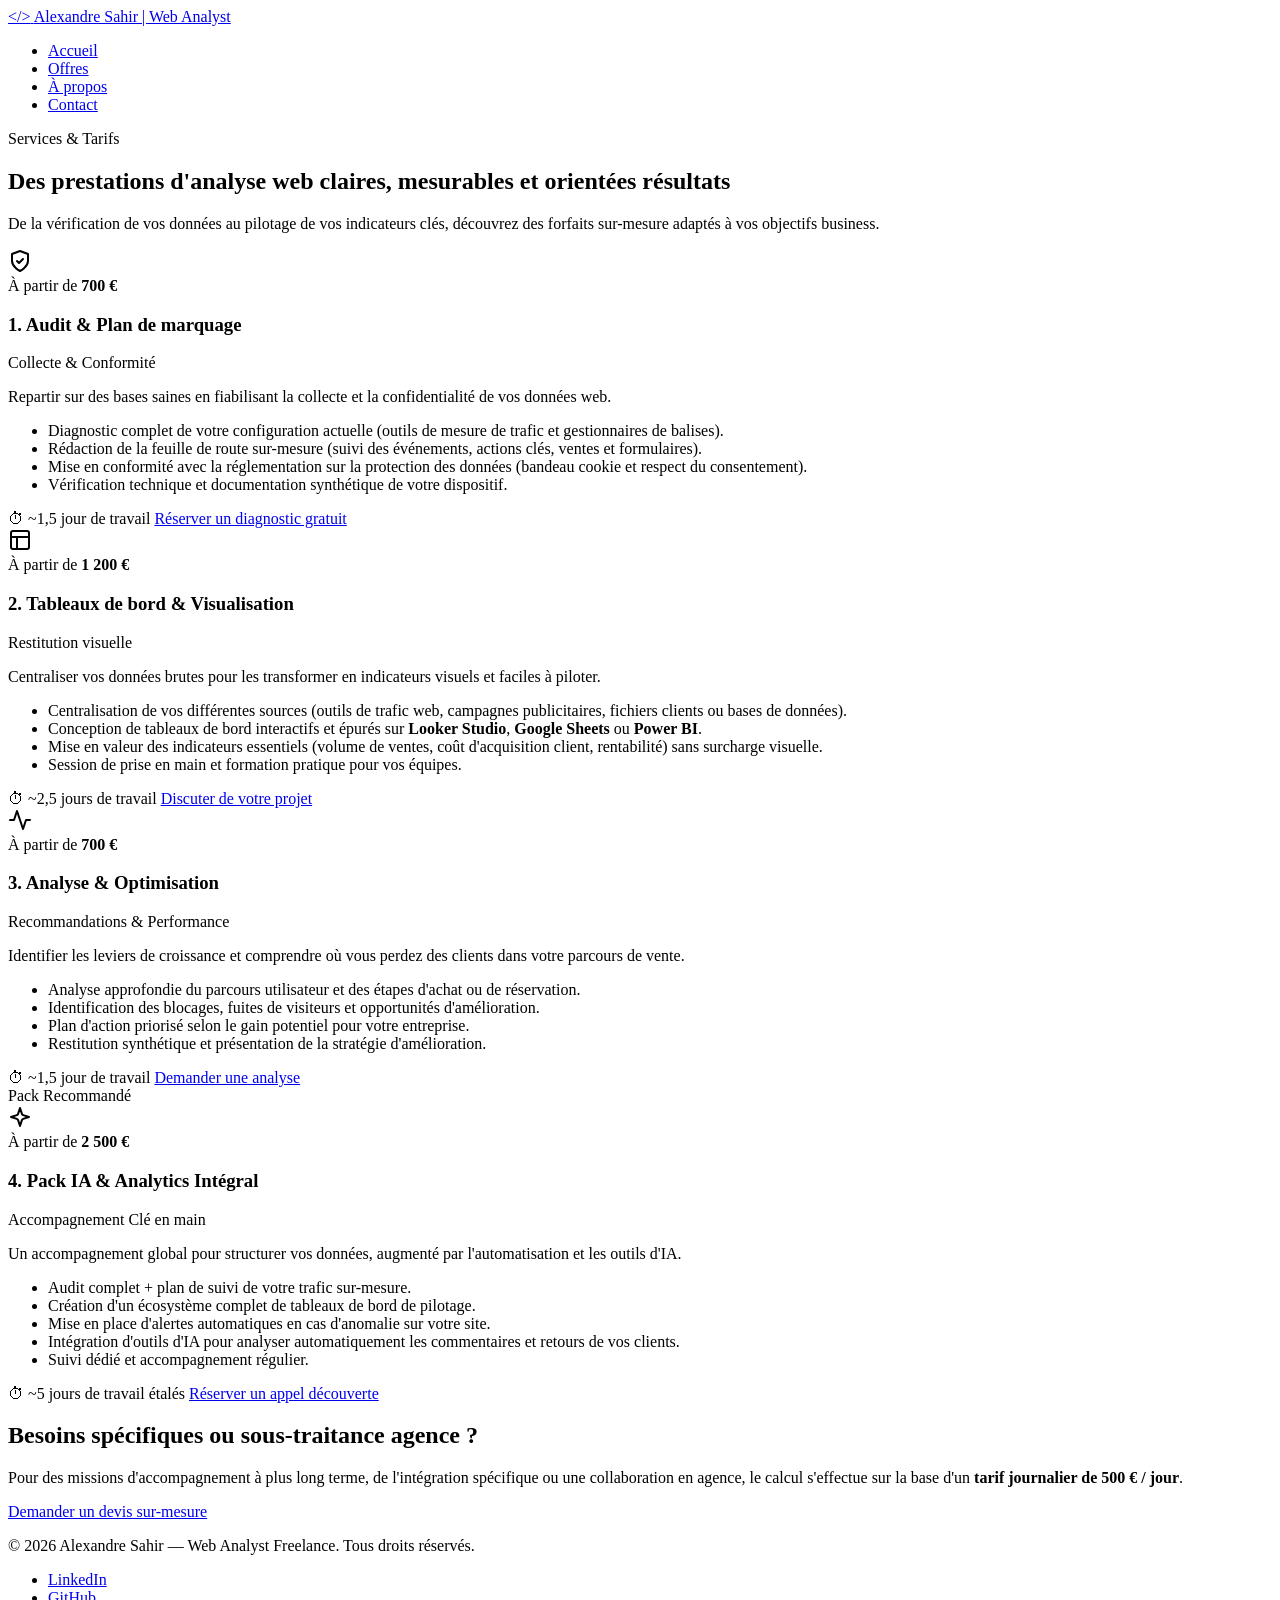
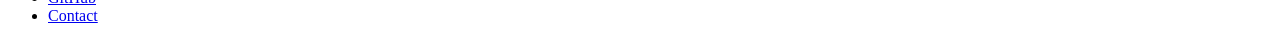
==== offres.html @ 2ff9e501 "Create offres.html" ====
<!DOCTYPE html>
<html lang="fr">
<head>
    <meta charset="UTF-8">
    <meta name="viewport" content="width=device-width, initial-scale=1.0">
    <title>Nos Offres & Services — Analytics & Données Web</title>
    <meta name="description" content="Découvrez nos offres d'analyse web : audit de tracking, tableaux de bord sur-mesure, analyse de performance et intégration de l'intelligence artificielle.">
    <link rel="stylesheet" href="style.css">
    <!-- Google Fonts -->
    <link rel="preconnect" href="https://fonts.googleapis.com">
    <link rel="preconnect" href="https://fonts.gstatic.com" crossorigin>
    <link href="https://fonts.googleapis.com/css2?family=Inter:wght@300;400;500;600;700&display=swap" rel="stylesheet">
</head>
<body>

    <!-- EN-TÊTE / NAVIGATION -->
    <header class="header">
        <div class="container nav-container">
            <a href="index.html" class="logo">
                <span class="logo-icon">&lt;/&gt;</span>
                <span class="logo-text">Alexandre Sahir <span class="logo-sub">| Web Analyst</span></span>
            </a>
            <nav class="nav">
                <ul class="nav-list">
                    <li><a href="index.html" class="nav-link">Accueil</a></li>
                    <li><a href="offres.html" class="nav-link active">Offres</a></li>
                    <li><a href="a-propos.html" class="nav-link">À propos</a></li>
                    <li><a href="contact.html" class="nav-link btn-nav">Contact</a></li>
                </ul>
            </nav>
        </div>
    </header>

    <!-- SECTION HERO / EN-TÊTE OFFRES -->
    <section class="hero hero-secondary">
        <div class="container text-center">
            <span class="badge">Services & Tarifs</span>
            <h1>Des prestations d'analyse web claires, mesurables et orientées résultats</h1>
            <p class="hero-subtitle">
                De la vérification de vos données au pilotage de vos indicateurs clés, découvrez des forfaits sur-mesure adaptés à vos objectifs business.
            </p>
        </div>
    </section>

    <!-- SECTION GRILLE DES OFFRES -->
    <section class="offres-section container">
        <div class="offres-grid">

            <!-- OFFRE 1 -->
            <article class="card offre-card">
                <div class="offre-header">
                    <div class="card-icon">
                        <svg xmlns="http://www.w3.org/2000/svg" width="24" height="24" viewBox="0 0 24 24" fill="none" stroke="currentColor" stroke-width="2" stroke-linecap="round" stroke-linejoin="round"><path d="M12 22s8-4 8-10V5l-8-3-8 3v7c0 6 8 10 8 10z"/><path d="m9 12 2 2 4-4"/></svg>
                    </div>
                    <span class="price-tag">À partir de <strong>700 €</strong></span>
                </div>
                <h3>1. Audit & Plan de marquage</h3>
                <span class="offre-subtitle">Collecte & Conformité</span>
                <p class="card-desc">Repartir sur des bases saines en fiabilisant la collecte et la confidentialité de vos données web.</p>
                
                <ul class="offre-features">
                    <li>Diagnostic complet de votre configuration actuelle (outils de mesure de trafic et gestionnaires de balises).</li>
                    <li>Rédaction de la feuille de route sur-mesure (suivi des événements, actions clés, ventes et formulaires).</li>
                    <li>Mise en conformité avec la réglementation sur la protection des données (bandeau cookie et respect du consentement).</li>
                    <li>Vérification technique et documentation synthétique de votre dispositif.</li>
                </ul>
                
                <div class="offre-footer">
                    <span class="time-estimate">⏱ ~1,5 jour de travail</span>
                    <a href="contact.html?offre=audit" class="btn btn-outline btn-full">Réserver un diagnostic gratuit</a>
                </div>
            </article>

            <!-- OFFRE 2 -->
            <article class="card offre-card">
                <div class="offre-header">
                    <div class="card-icon">
                        <svg xmlns="http://www.w3.org/2000/svg" width="24" height="24" viewBox="0 0 24 24" fill="none" stroke="currentColor" stroke-width="2" stroke-linecap="round" stroke-linejoin="round"><rect width="18" height="18" x="3" y="3" rx="2"/><path d="M3 9h18"/><path d="M9 21V9"/></svg>
                    </div>
                    <span class="price-tag">À partir de <strong>1 200 €</strong></span>
                </div>
                <h3>2. Tableaux de bord & Visualisation</h3>
                <span class="offre-subtitle">Restitution visuelle</span>
                <p class="card-desc">Centraliser vos données brutes pour les transformer en indicateurs visuels et faciles à piloter.</p>
                
                <ul class="offre-features">
                    <li>Centralisation de vos différentes sources (outils de trafic web, campagnes publicitaires, fichiers clients ou bases de données).</li>
                    <li>Conception de tableaux de bord interactifs et épurés sur <strong>Looker Studio</strong>, <strong>Google Sheets</strong> ou <strong>Power BI</strong>.</li>
                    <li>Mise en valeur des indicateurs essentiels (volume de ventes, coût d'acquisition client, rentabilité) sans surcharge visuelle.</li>
                    <li>Session de prise en main et formation pratique pour vos équipes.</li>
                </ul>
                
                <div class="offre-footer">
                    <span class="time-estimate">⏱ ~2,5 jours de travail</span>
                    <a href="contact.html?offre=dashboard" class="btn btn-outline btn-full">Discuter de votre projet</a>
                </div>
            </article>

            <!-- OFFRE 3 -->
            <article class="card offre-card">
                <div class="offre-header">
                    <div class="card-icon">
                        <svg xmlns="http://www.w3.org/2000/svg" width="24" height="24" viewBox="0 0 24 24" fill="none" stroke="currentColor" stroke-width="2" stroke-linecap="round" stroke-linejoin="round"><polyline points="22 12 18 12 15 21 9 3 6 12 2 12"/></svg>
                    </div>
                    <span class="price-tag">À partir de <strong>700 €</strong></span>
                </div>
                <h3>3. Analyse & Optimisation</h3>
                <span class="offre-subtitle">Recommandations & Performance</span>
                <p class="card-desc">Identifier les leviers de croissance et comprendre où vous perdez des clients dans votre parcours de vente.</p>
                
                <ul class="offre-features">
                    <li>Analyse approfondie du parcours utilisateur et des étapes d'achat ou de réservation.</li>
                    <li>Identification des blocages, fuites de visiteurs et opportunités d'amélioration.</li>
                    <li>Plan d'action priorisé selon le gain potentiel pour votre entreprise.</li>
                    <li>Restitution synthétique et présentation de la stratégie d'amélioration.</li>
                </ul>
                
                <div class="offre-footer">
                    <span class="time-estimate">⏱ ~1,5 jour de travail</span>
                    <a href="contact.html?offre=analyse" class="btn btn-outline btn-full">Demander une analyse</a>
                </div>
            </article>

            <!-- OFFRE 4 (PACK FEATURED) -->
            <article class="card offre-card offre-featured">
                <div class="badge-featured">Pack Recommandé</div>
                <div class="offre-header">
                    <div class="card-icon">
                        <svg xmlns="http://www.w3.org/2000/svg" width="24" height="24" viewBox="0 0 24 24" fill="none" stroke="currentColor" stroke-width="2" stroke-linecap="round" stroke-linejoin="round"><path d="m12 3-1.912 5.813a2 2 0 0 1-1.275 1.275L3 12l5.813 1.912a2 2 0 0 1 1.275 1.275L12 21l1.912-5.813a2 2 0 0 1 1.275-1.275L21 12l-5.813-1.912a2 2 0 0 1-1.275-1.275L12 3Z"/></svg>
                    </div>
                    <span class="price-tag">À partir de <strong>2 500 €</strong></span>
                </div>
                <h3>4. Pack IA & Analytics Intégral</h3>
                <span class="offre-subtitle">Accompagnement Clé en main</span>
                <p class="card-desc">Un accompagnement global pour structurer vos données, augmenté par l'automatisation et les outils d'IA.</p>
                
                <ul class="offre-features">
                    <li>Audit complet + plan de suivi de votre trafic sur-mesure.</li>
                    <li>Création d'un écosystème complet de tableaux de bord de pilotage.</li>
                    <li>Mise en place d'alertes automatiques en cas d'anomalie sur votre site.</li>
                    <li>Intégration d'outils d'IA pour analyser automatiquement les commentaires et retours de vos clients.</li>
                    <li>Suivi dédié et accompagnement régulier.</li>
                </ul>
                
                <div class="offre-footer">
                    <span class="time-estimate">⏱ ~5 jours de travail étalés</span>
                    <a href="contact.html?offre=pack-ia" class="btn btn-primary btn-full">Réserver un appel découverte</a>
                </div>
            </article>

        </div>
    </section>

    <!-- SECTION BANNIÈRE SUR-MESURE / TJM -->
    <section class="banner-tjm container">
        <div class="banner-content">
            <div class="banner-text">
                <h2>Besoins spécifiques ou sous-traitance agence ?</h2>
                <p>Pour des missions d'accompagnement à plus long terme, de l'intégration spécifique ou une collaboration en agence, le calcul s'effectue sur la base d'un <strong>tarif journalier de 500 € / jour</strong>.</p>
            </div>
            <div class="banner-action">
                <a href="contact.html?type=sur-mesure" class="btn btn-primary">Demander un devis sur-mesure</a>
            </div>
        </div>
    </section>

    <!-- PIED DE PAGE -->
    <footer class="footer">
        <div class="container footer-container">
            <p>&copy; 2026 Alexandre Sahir — Web Analyst Freelance. Tous droits réservés.</p>
            <ul class="footer-links">
                <li><a href="https://linkedin.com" target="_blank" rel="noopener">LinkedIn</a></li>
                <li><a href="https://github.com" target="_blank" rel="noopener">GitHub</a></li>
                <li><a href="contact.html">Contact</a></li>
            </ul>
        </div>
    </footer>

</body>
</html>
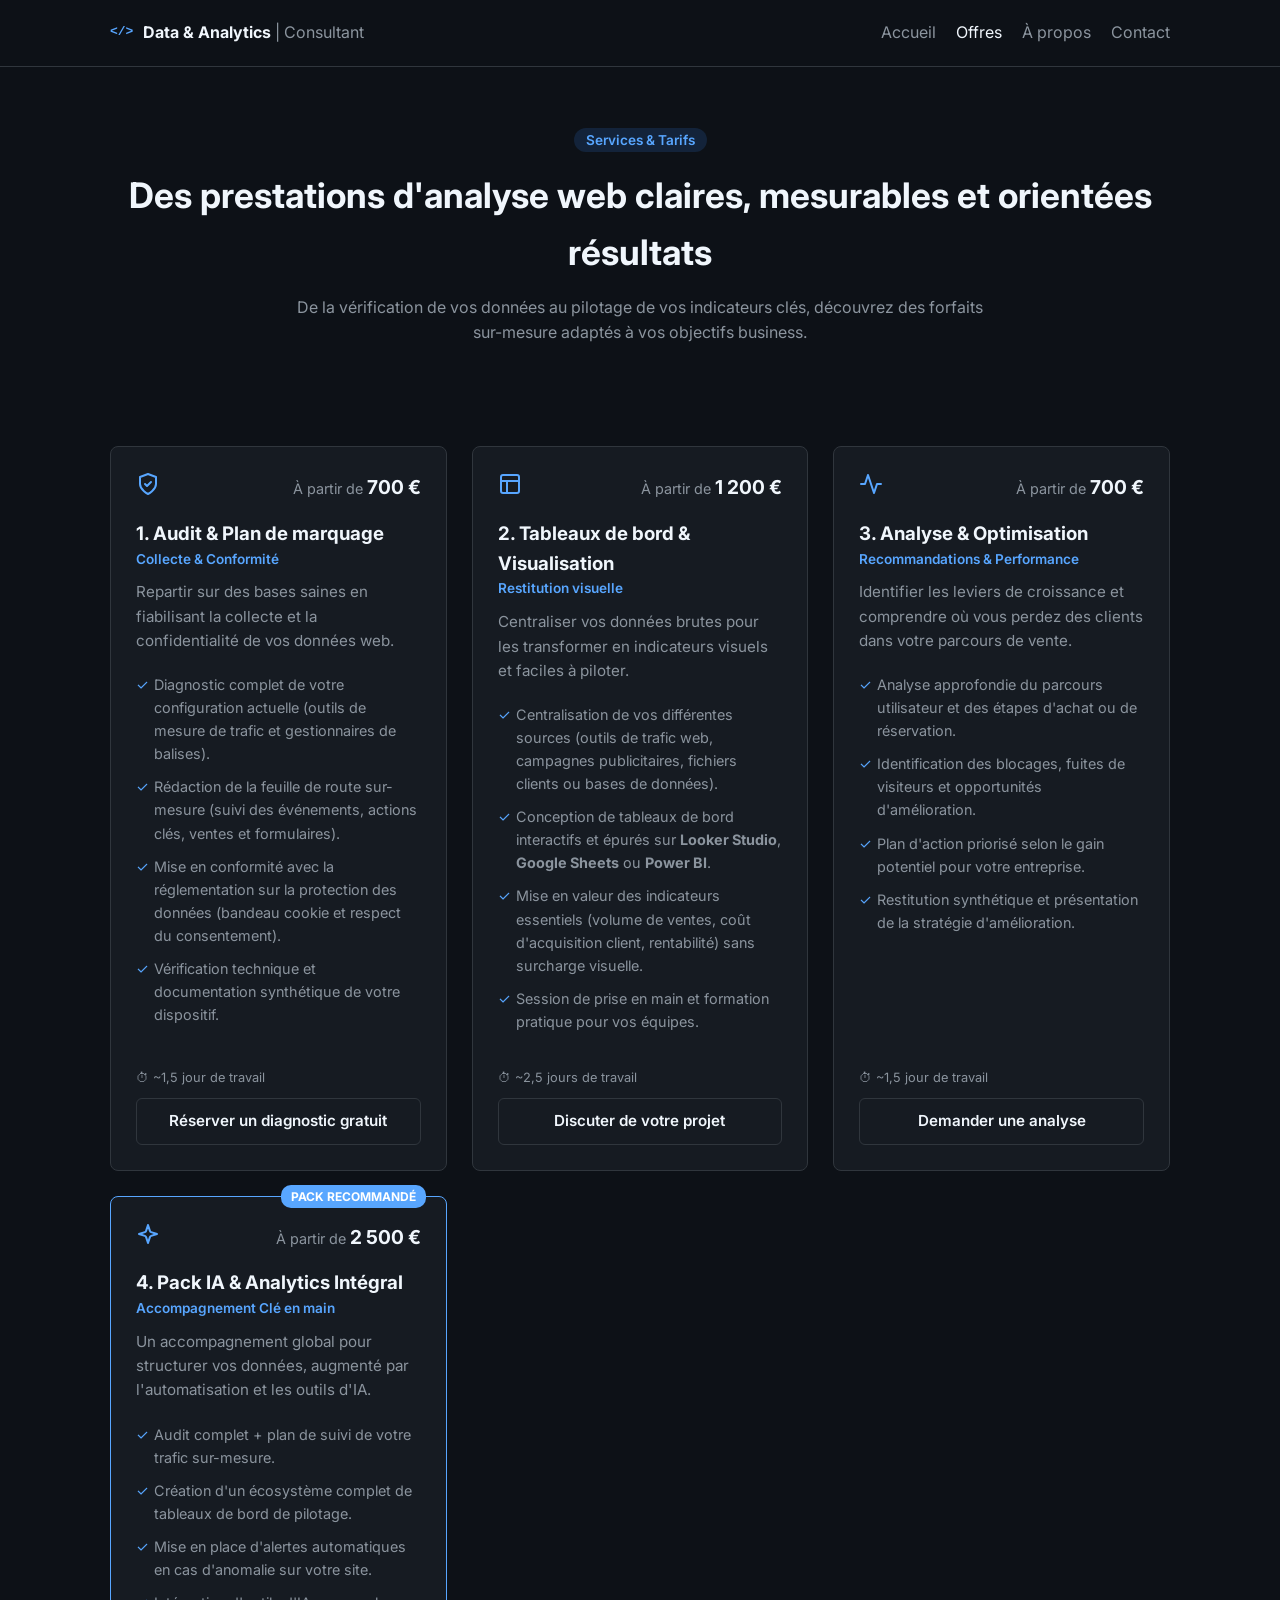
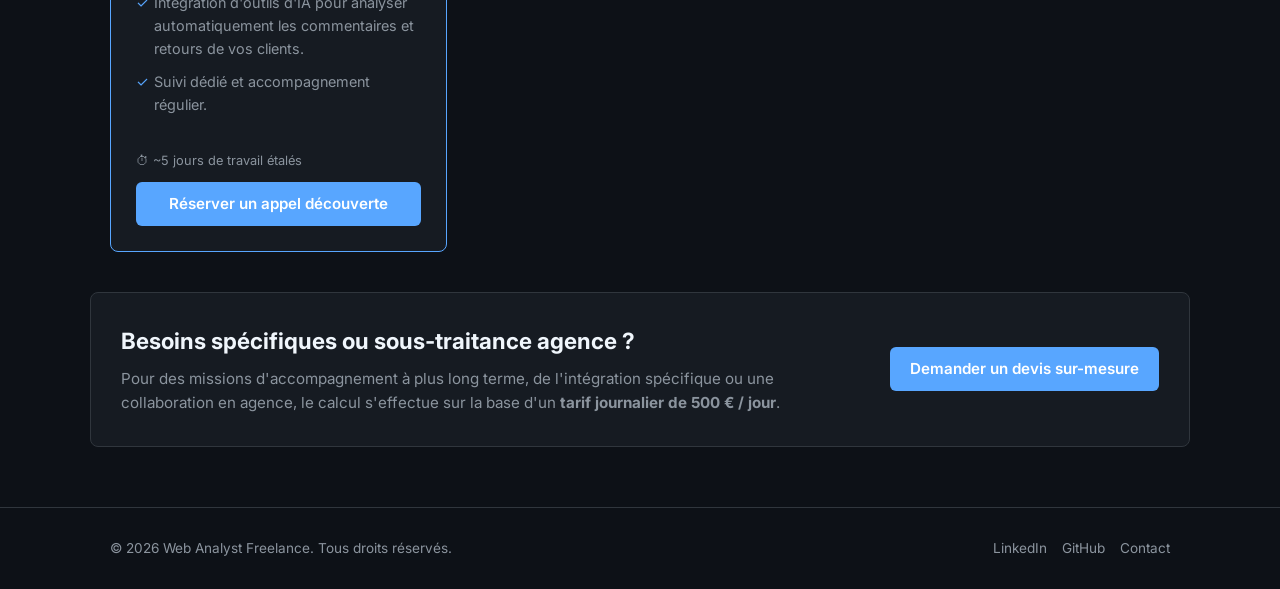
==== commit 8791755f: "Update offres.html Mise à jour du texte" ====
--- a/offres.html
+++ b/offres.html
@@ -18,7 +18,7 @@
         <div class="container nav-container">
             <a href="index.html" class="logo">
                 <span class="logo-icon">&lt;/&gt;</span>
-                <span class="logo-text">Alexandre Sahir <span class="logo-sub">| Web Analyst</span></span>
+                <span class="logo-text">Data & Analytics <span class="logo-sub">| Consultant</span></span>
             </a>
             <nav class="nav">
                 <ul class="nav-list">
@@ -167,7 +167,7 @@
     <!-- PIED DE PAGE -->
     <footer class="footer">
         <div class="container footer-container">
-            <p>&copy; 2026 Alexandre Sahir — Web Analyst Freelance. Tous droits réservés.</p>
+            <p>&copy; 2026 Web Analyst Freelance. Tous droits réservés.</p>
             <ul class="footer-links">
                 <li><a href="https://linkedin.com" target="_blank" rel="noopener">LinkedIn</a></li>
                 <li><a href="https://github.com" target="_blank" rel="noopener">GitHub</a></li>
--- a/style.css
+++ b/style.css
@@ -0,0 +1,260 @@
+/* STYLES GENERAUX */
+:root {
+    --bg-color: #0d1117;
+    --card-bg: #161b22;
+    --border-color: #30363d;
+    --text-primary: #f0f6fc;
+    --text-secondary: #8b949e;
+    --accent-color: #58a6ff;
+    --accent-hover: #1f6feb;
+    --badge-bg: rgba(56, 139, 253, 0.15);
+}
+
+* {
+    box-sizing: border-box;
+    margin: 0;
+    padding: 0;
+}
+
+body {
+    font-family: 'Inter', system-ui, -apple-system, sans-serif;
+    background-color: var(--bg-color);
+    color: var(--text-primary);
+    line-height: 1.6;
+}
+
+.container {
+    max-width: 1100px;
+    margin: 0 auto;
+    padding: 0 20px;
+}
+
+.text-center { text-align: center; }
+
+/* NAVIGATION */
+.header {
+    border-bottom: 1px solid var(--border-color);
+    padding: 20px 0;
+    background-color: var(--bg-color);
+}
+
+.nav-container {
+    display: flex;
+    justify-content: space-between;
+    align-items: center;
+}
+
+.logo {
+    display: flex;
+    align-items: center;
+    gap: 10px;
+    text-decoration: none;
+    color: var(--text-primary);
+    font-weight: 700;
+}
+
+.logo-icon { color: var(--accent-color); font-family: monospace; }
+.logo-sub { color: var(--text-secondary); font-weight: 400; }
+
+.nav-list {
+    display: flex;
+    list-style: none;
+    gap: 20px;
+    align-items: center;
+}
+
+.nav-link {
+    color: var(--text-secondary);
+    text-decoration: none;
+    transition: color 0.2s;
+}
+
+.nav-link:hover, .nav-link.active { color: var(--text-primary); }
+
+/* BOUTONS & BADGES */
+.btn {
+    display: inline-block;
+    padding: 10px 20px;
+    border-radius: 6px;
+    text-decoration: none;
+    font-weight: 600;
+    font-size: 0.95rem;
+    transition: all 0.2s;
+    text-align: center;
+}
+
+.btn-primary {
+    background-color: var(--accent-color);
+    color: #ffffff;
+}
+
+.btn-primary:hover { background-color: var(--accent-hover); }
+
+.btn-outline {
+    border: 1px solid var(--border-color);
+    color: var(--text-primary);
+}
+
+.btn-outline:hover { border-color: var(--text-secondary); background-color: var(--card-bg); }
+
+.btn-full { width: 100%; }
+
+.badge {
+    background-color: var(--badge-bg);
+    color: var(--accent-color);
+    padding: 4px 12px;
+    border-radius: 20px;
+    font-size: 0.85rem;
+    font-weight: 600;
+}
+
+/* HERO */
+.hero { padding: 60px 0; }
+.hero h1 { font-size: 2.2rem; margin: 15px 0; }
+.hero-subtitle { color: var(--text-secondary); max-width: 700px; margin: 0 auto; }
+
+/* GRILLE OFFRES */
+.offres-grid {
+    display: grid;
+    grid-template-columns: repeat(auto-fit, minmax(280px, 1fr));
+    gap: 25px;
+    margin: 40px 0;
+}
+
+.card {
+    background-color: var(--card-bg);
+    border: 1px solid var(--border-color);
+    border-radius: 8px;
+    padding: 25px;
+    display: flex;
+    flex-direction: column;
+    position: relative;
+}
+
+.offre-featured {
+    border-color: var(--accent-color);
+}
+
+.badge-featured {
+    position: absolute;
+    top: -12px;
+    right: 20px;
+    background: var(--accent-color);
+    color: #fff;
+    font-size: 0.75rem;
+    font-weight: 700;
+    padding: 2px 10px;
+    border-radius: 10px;
+    text-transform: uppercase;
+}
+
+.offre-header {
+    display: flex;
+    justify-content: space-between;
+    align-items: center;
+    margin-bottom: 15px;
+}
+
+.card-icon svg { stroke: var(--accent-color); }
+
+.price-tag {
+    font-size: 0.9rem;
+    color: var(--text-secondary);
+}
+
+.price-tag strong {
+    font-size: 1.2rem;
+    color: var(--text-primary);
+}
+
+.offre-subtitle {
+    color: var(--accent-color);
+    font-size: 0.85rem;
+    font-weight: 600;
+    display: block;
+    margin-bottom: 10px;
+}
+
+.card-desc {
+    color: var(--text-secondary);
+    font-size: 0.95rem;
+    margin-bottom: 20px;
+}
+
+.offre-features {
+    list-style: none;
+    margin-bottom: 25px;
+    flex-grow: 1;
+}
+
+.offre-features li {
+    font-size: 0.9rem;
+    color: var(--text-secondary);
+    margin-bottom: 10px;
+    position: relative;
+    padding-left: 18px;
+}
+
+.offre-features li::before {
+    content: "✓";
+    position: absolute;
+    left: 0;
+    color: var(--accent-color);
+}
+
+.offre-footer {
+    display: flex;
+    flex-direction: column;
+    gap: 10px;
+}
+
+.time-estimate {
+    font-size: 0.8rem;
+    color: var(--text-secondary);
+}
+
+/* BANNIERE TJM */
+.banner-tjm {
+    background-color: var(--card-bg);
+    border: 1px solid var(--border-color);
+    border-radius: 8px;
+    padding: 30px;
+    margin: 40px auto 60px auto;
+}
+
+.banner-content {
+    display: flex;
+    justify-content: space-between;
+    align-items: center;
+    gap: 20px;
+    flex-wrap: wrap;
+}
+
+.banner-text { max-width: 700px; }
+.banner-text h2 { font-size: 1.4rem; margin-bottom: 8px; }
+.banner-text p { color: var(--text-secondary); font-size: 0.95rem; }
+
+/* FOOTER */
+.footer {
+    border-top: 1px solid var(--border-color);
+    padding: 30px 0;
+    color: var(--text-secondary);
+    font-size: 0.85rem;
+}
+
+.footer-container {
+    display: flex;
+    justify-content: space-between;
+    align-items: center;
+    flex-wrap: wrap;
+    gap: 15px;
+}
+
+.footer-links {
+    display: flex;
+    list-style: none;
+    gap: 15px;
+}
+
+.footer-links a { color: var(--text-secondary); text-decoration: none; }
+.footer-links a:hover { color: var(--text-primary); }
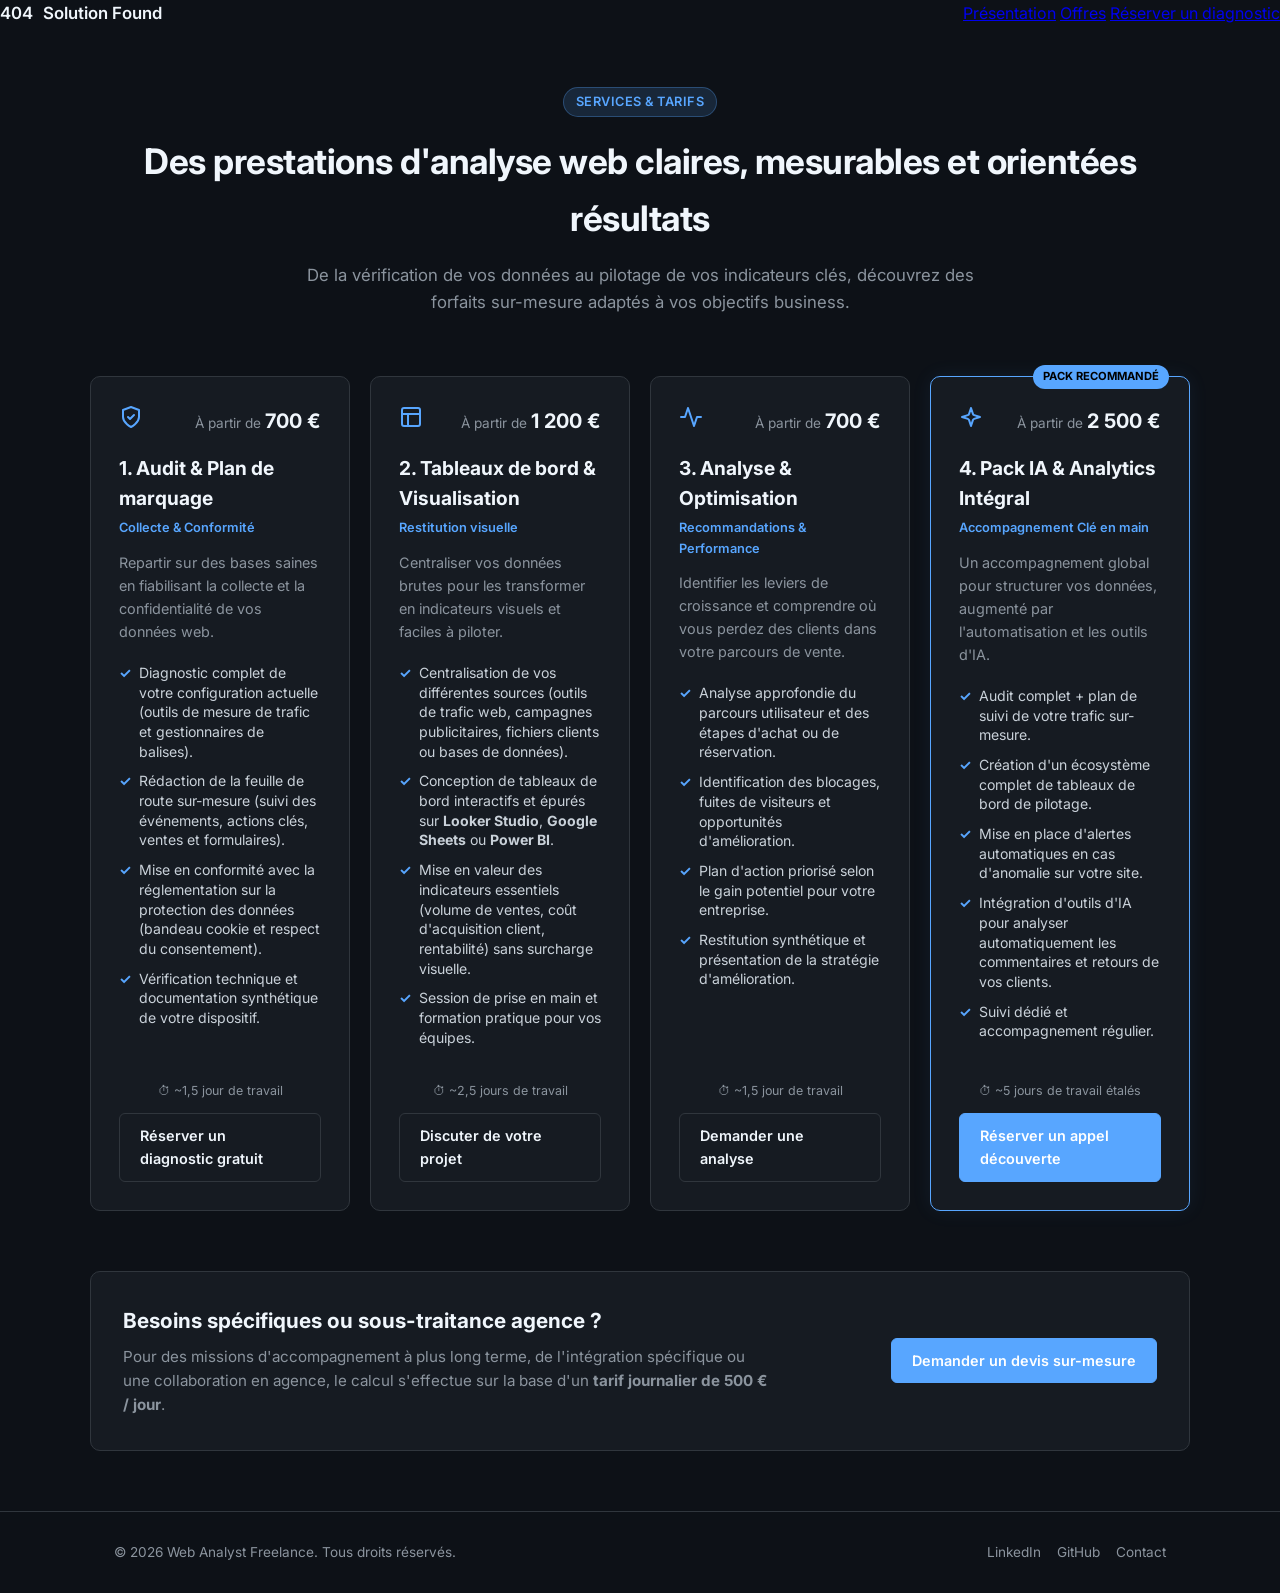
==== commit fcb4ef32: "Update offres.html Uniformisation du header" ====
--- a/offres.html
+++ b/offres.html
@@ -13,20 +13,14 @@
 </head>
 <body>
 
-    <!-- EN-TÊTE / NAVIGATION -->
-    <header class="header">
-        <div class="container nav-container">
-            <a href="index.html" class="logo">
-                <span class="logo-icon">&lt;/&gt;</span>
-                <span class="logo-text">Data & Analytics <span class="logo-sub">| Consultant</span></span>
-            </a>
-            <nav class="nav">
-                <ul class="nav-list">
-                    <li><a href="index.html" class="nav-link">Accueil</a></li>
-                    <li><a href="offres.html" class="nav-link active">Offres</a></li>
-                    <li><a href="a-propos.html" class="nav-link">À propos</a></li>
-                    <li><a href="contact.html" class="nav-link btn-nav">Contact</a></li>
-                </ul>
+    <!-- EN-TÊTE / NAVIGATION UNIFIÉE -->
+    <header>
+        <div class="nav-container">
+            <a href="index.html" class="logo">404 <span>Solution Found</span></a>
+            <nav>
+                <a href="index.html">Présentation</a>
+                <a href="offres.html" class="active">Offres</a>
+                <a href="https://cal.com/alexandre-sahir-zxou9e/diagnostic-data" target="_blank" class="btn-header">Réserver un diagnostic</a>
             </nav>
         </div>
     </header>
--- a/style.css
+++ b/style.css
@@ -1,13 +1,15 @@
-/* STYLES GENERAUX */
+/* DESIGN SYSTEM UNIFIÉ */
 :root {
-    --bg-color: #0d1117;
+    --bg-dark: #0d1117;
     --card-bg: #161b22;
     --border-color: #30363d;
-    --text-primary: #f0f6fc;
-    --text-secondary: #8b949e;
-    --accent-color: #58a6ff;
+    --text-main: #c9d1d9;
+    --text-bright: #f0f6fc;
+    --text-muted: #8b949e;
+    --accent: #58a6ff;
     --accent-hover: #1f6feb;
-    --badge-bg: rgba(56, 139, 253, 0.15);
+    --accent-glow: rgba(88, 166, 255, 0.15);
+    --font-sans: 'Inter', system-ui, -apple-system, sans-serif;
 }
 
 * {
@@ -17,16 +19,17 @@
 }
 
 body {
-    font-family: 'Inter', system-ui, -apple-system, sans-serif;
-    background-color: var(--bg-color);
-    color: var(--text-primary);
+    font-family: var(--font-sans);
+    background-color: var(--bg-dark);
+    color: var(--text-main);
     line-height: 1.6;
+    -webkit-font-smoothing: antialiased;
 }
 
 .container {
     max-width: 1100px;
     margin: 0 auto;
-    padding: 0 20px;
+    padding: 0 24px;
 }
 
 .text-center { text-align: center; }
@@ -34,8 +37,12 @@
 /* NAVIGATION */
 .header {
     border-bottom: 1px solid var(--border-color);
-    padding: 20px 0;
-    background-color: var(--bg-color);
+    padding: 18px 0;
+    background-color: rgba(13, 17, 23, 0.8);
+    backdrop-filter: blur(10px);
+    position: sticky;
+    top: 0;
+    z-index: 100;
 }
 
 .nav-container {
@@ -49,102 +56,138 @@
     align-items: center;
     gap: 10px;
     text-decoration: none;
-    color: var(--text-primary);
-    font-weight: 700;
-}
-
-.logo-icon { color: var(--accent-color); font-family: monospace; }
-.logo-sub { color: var(--text-secondary); font-weight: 400; }
+    color: var(--text-bright);
+    font-weight: 600;
+    font-size: 1.05rem;
+}
+
+.logo-icon { color: var(--accent); font-family: monospace; font-weight: 700; }
+.logo-sub { color: var(--text-muted); font-weight: 400; }
 
 .nav-list {
     display: flex;
     list-style: none;
-    gap: 20px;
+    gap: 24px;
     align-items: center;
 }
 
 .nav-link {
-    color: var(--text-secondary);
+    color: var(--text-muted);
     text-decoration: none;
-    transition: color 0.2s;
-}
-
-.nav-link:hover, .nav-link.active { color: var(--text-primary); }
+    font-size: 0.95rem;
+    font-weight: 500;
+    transition: color 0.2s ease;
+}
+
+.nav-link:hover, .nav-link.active { color: var(--text-bright); }
 
 /* BOUTONS & BADGES */
 .btn {
-    display: inline-block;
+    display: inline-flex;
+    align-items: center;
+    justify-content: center;
     padding: 10px 20px;
     border-radius: 6px;
     text-decoration: none;
     font-weight: 600;
-    font-size: 0.95rem;
-    transition: all 0.2s;
-    text-align: center;
+    font-size: 0.9rem;
+    transition: all 0.2s ease;
+    cursor: pointer;
 }
 
 .btn-primary {
-    background-color: var(--accent-color);
+    background-color: var(--accent);
     color: #ffffff;
-}
-
-.btn-primary:hover { background-color: var(--accent-hover); }
+    border: 1px solid var(--accent);
+}
+
+.btn-primary:hover {
+    background-color: var(--accent-hover);
+    border-color: var(--accent-hover);
+}
 
 .btn-outline {
+    background-color: transparent;
     border: 1px solid var(--border-color);
-    color: var(--text-primary);
-}
-
-.btn-outline:hover { border-color: var(--text-secondary); background-color: var(--card-bg); }
+    color: var(--text-bright);
+}
+
+.btn-outline:hover {
+    border-color: var(--text-muted);
+    background-color: var(--card-bg);
+}
 
 .btn-full { width: 100%; }
 
 .badge {
-    background-color: var(--badge-bg);
-    color: var(--accent-color);
+    display: inline-block;
+    background-color: var(--accent-glow);
+    color: var(--accent);
+    border: 1px solid rgba(88, 166, 255, 0.3);
     padding: 4px 12px;
     border-radius: 20px;
-    font-size: 0.85rem;
+    font-size: 0.8rem;
     font-weight: 600;
-}
-
-/* HERO */
-.hero { padding: 60px 0; }
-.hero h1 { font-size: 2.2rem; margin: 15px 0; }
-.hero-subtitle { color: var(--text-secondary); max-width: 700px; margin: 0 auto; }
-
-/* GRILLE OFFRES */
+    text-transform: uppercase;
+    letter-spacing: 0.5px;
+}
+
+/* SECTION HERO */
+.hero { padding: 60px 0 40px 0; }
+.hero h1 {
+    font-size: 2.2rem;
+    color: var(--text-bright);
+    margin: 16px 0;
+    font-weight: 700;
+    letter-spacing: -0.5px;
+}
+.hero-subtitle {
+    color: var(--text-muted);
+    max-width: 680px;
+    margin: 0 auto;
+    font-size: 1.05rem;
+}
+
+/* CARTS & GRILLE OFFRES */
+.offres-section { padding: 20px 0 60px 0; }
+
 .offres-grid {
     display: grid;
-    grid-template-columns: repeat(auto-fit, minmax(280px, 1fr));
-    gap: 25px;
-    margin: 40px 0;
+    grid-template-columns: repeat(auto-fit, minmax(260px, 1fr));
+    gap: 20px;
 }
 
 .card {
     background-color: var(--card-bg);
     border: 1px solid var(--border-color);
-    border-radius: 8px;
-    padding: 25px;
+    border-radius: 10px;
+    padding: 28px;
     display: flex;
     flex-direction: column;
     position: relative;
+    transition: transform 0.2s ease, border-color 0.2s ease;
+}
+
+.card:hover {
+    transform: translateY(-3px);
+    border-color: rgba(88, 166, 255, 0.4);
 }
 
 .offre-featured {
-    border-color: var(--accent-color);
+    border-color: var(--accent);
+    box-shadow: 0 0 20px rgba(88, 166, 255, 0.08);
 }
 
 .badge-featured {
     position: absolute;
     top: -12px;
     right: 20px;
-    background: var(--accent-color);
-    color: #fff;
-    font-size: 0.75rem;
+    background: var(--accent);
+    color: #000000;
+    font-size: 0.7rem;
     font-weight: 700;
-    padding: 2px 10px;
-    border-radius: 10px;
+    padding: 3px 10px;
+    border-radius: 12px;
     text-transform: uppercase;
 }
 
@@ -152,94 +195,105 @@
     display: flex;
     justify-content: space-between;
     align-items: center;
-    margin-bottom: 15px;
-}
-
-.card-icon svg { stroke: var(--accent-color); }
+    margin-bottom: 16px;
+}
+
+.card-icon svg { stroke: var(--accent); }
 
 .price-tag {
-    font-size: 0.9rem;
-    color: var(--text-secondary);
+    font-size: 0.85rem;
+    color: var(--text-muted);
 }
 
 .price-tag strong {
+    font-size: 1.25rem;
+    color: var(--text-bright);
+}
+
+.card h3 {
+    color: var(--text-bright);
     font-size: 1.2rem;
-    color: var(--text-primary);
+    margin-bottom: 4px;
 }
 
 .offre-subtitle {
-    color: var(--accent-color);
-    font-size: 0.85rem;
+    color: var(--accent);
+    font-size: 0.8rem;
     font-weight: 600;
     display: block;
-    margin-bottom: 10px;
+    margin-bottom: 12px;
 }
 
 .card-desc {
-    color: var(--text-secondary);
-    font-size: 0.95rem;
+    color: var(--text-muted);
+    font-size: 0.9rem;
     margin-bottom: 20px;
 }
 
 .offre-features {
     list-style: none;
-    margin-bottom: 25px;
+    margin-bottom: 24px;
     flex-grow: 1;
 }
 
 .offre-features li {
-    font-size: 0.9rem;
-    color: var(--text-secondary);
+    font-size: 0.88rem;
+    color: var(--text-main);
     margin-bottom: 10px;
     position: relative;
-    padding-left: 18px;
+    padding-left: 20px;
+    line-height: 1.4;
 }
 
 .offre-features li::before {
     content: "✓";
     position: absolute;
     left: 0;
-    color: var(--accent-color);
+    color: var(--accent);
+    font-weight: bold;
 }
 
 .offre-footer {
     display: flex;
     flex-direction: column;
-    gap: 10px;
+    gap: 12px;
+    margin-top: auto;
 }
 
 .time-estimate {
-    font-size: 0.8rem;
-    color: var(--text-secondary);
-}
-
-/* BANNIERE TJM */
+    font-size: 0.78rem;
+    color: var(--text-muted);
+    text-align: center;
+}
+
+/* BANNIERE SUR-MESURE */
 .banner-tjm {
     background-color: var(--card-bg);
     border: 1px solid var(--border-color);
-    border-radius: 8px;
-    padding: 30px;
-    margin: 40px auto 60px auto;
+    border-radius: 10px;
+    padding: 32px;
+    margin-bottom: 60px;
 }
 
 .banner-content {
     display: flex;
     justify-content: space-between;
     align-items: center;
-    gap: 20px;
+    gap: 24px;
     flex-wrap: wrap;
 }
 
-.banner-text { max-width: 700px; }
-.banner-text h2 { font-size: 1.4rem; margin-bottom: 8px; }
-.banner-text p { color: var(--text-secondary); font-size: 0.95rem; }
+.banner-text { max-width: 650px; }
+.banner-text h2 { color: var(--text-bright); font-size: 1.3rem; margin-bottom: 8px; }
+.banner-text p { color: var(--text-muted); font-size: 0.95rem; }
 
 /* FOOTER */
 .footer {
     border-top: 1px solid var(--border-color);
     padding: 30px 0;
-    color: var(--text-secondary);
+    color: var(--text-muted);
     font-size: 0.85rem;
+    background-color: var(--bg-dark);
 }
 
 .footer-container {
@@ -247,14 +301,14 @@
     justify-content: space-between;
     align-items: center;
     flex-wrap: wrap;
-    gap: 15px;
+    gap: 16px;
 }
 
 .footer-links {
     display: flex;
     list-style: none;
-    gap: 15px;
-}
-
-.footer-links a { color: var(--text-secondary); text-decoration: none; }
-.footer-links a:hover { color: var(--text-primary); }
+    gap: 16px;
+}
+
+.footer-links a { color: var(--text-muted); text-decoration: none; }
+.footer-links a:hover { color: var(--text-bright); }
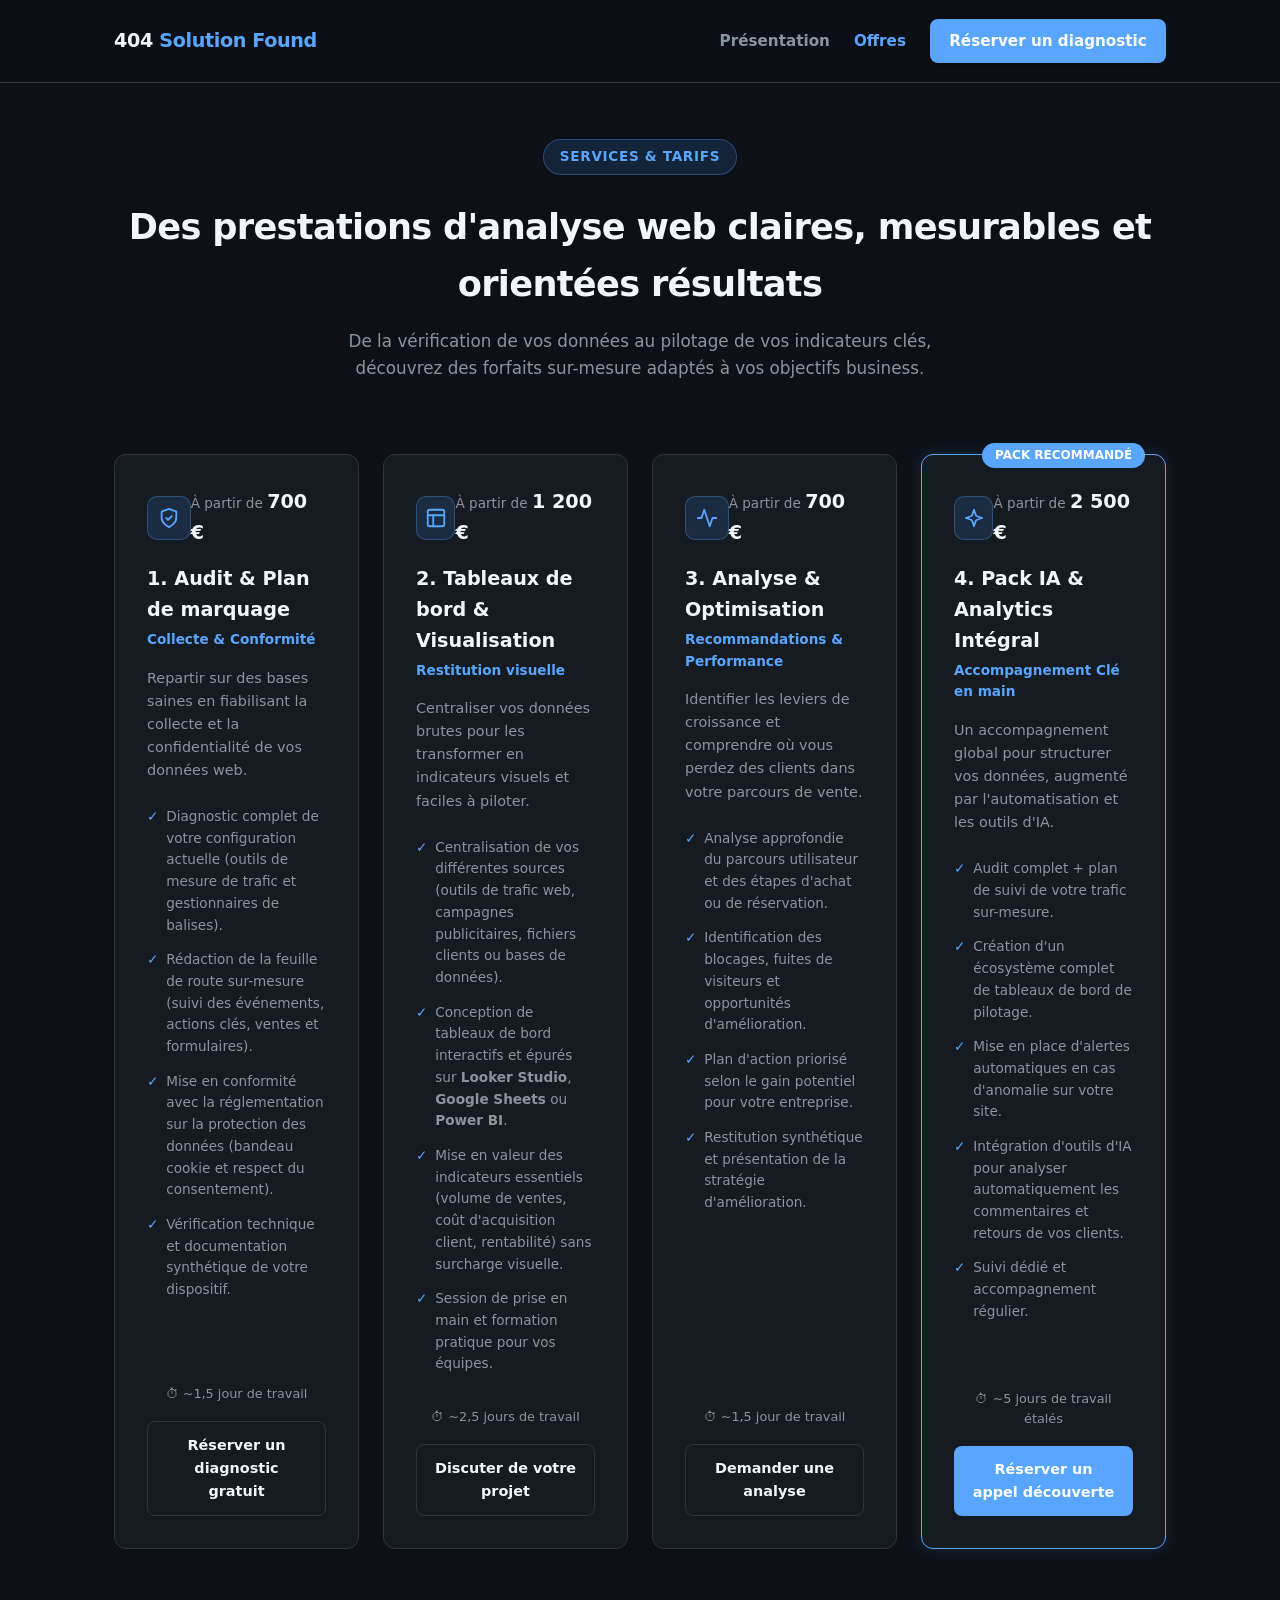
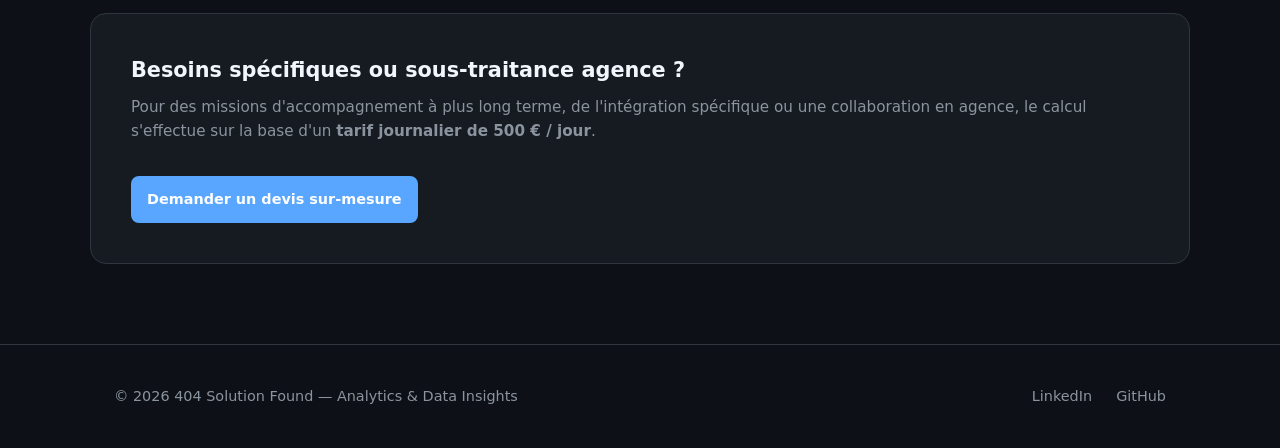
==== commit b817da31: "Update offres.html Uniformisation du header 2.0" ====
--- a/offres.html
+++ b/offres.html
@@ -5,11 +5,367 @@
     <meta name="viewport" content="width=device-width, initial-scale=1.0">
     <title>Nos Offres & Services — Analytics & Données Web</title>
     <meta name="description" content="Découvrez nos offres d'analyse web : audit de tracking, tableaux de bord sur-mesure, analyse de performance et intégration de l'intelligence artificielle.">
-    <link rel="stylesheet" href="style.css">
-    <!-- Google Fonts -->
-    <link rel="preconnect" href="https://fonts.googleapis.com">
-    <link rel="preconnect" href="https://fonts.gstatic.com" crossorigin>
-    <link href="https://fonts.googleapis.com/css2?family=Inter:wght@300;400;500;600;700&display=swap" rel="stylesheet">
+    <style>
+      :root {
+        --bg-color: #0d1117;
+        --card-bg: #161b22;
+        --card-border: #30363d;
+        --text-main: #f0f6fc;
+        --text-muted: #8b949e;
+        --accent-color: #58a6ff;
+        --accent-hover: #1f6feb;
+        --accent-light: rgba(56, 139, 253, 0.15);
+        --border-color: #30363d;
+      }
+
+      * {
+        box-sizing: border-box;
+        margin: 0;
+        padding: 0;
+      }
+
+      body {
+        font-family: system-ui, -apple-system, BlinkMacSystemFont, 'Segoe UI', Roboto, sans-serif;
+        background: var(--bg-color);
+        color: var(--text-main);
+        line-height: 1.6;
+        min-height: 100vh;
+      }
+
+      /* Header & Navigation */
+      header {
+        background: rgba(13, 17, 23, 0.9);
+        backdrop-filter: blur(8px);
+        border-bottom: 1px solid var(--border-color);
+        position: sticky;
+        top: 0;
+        z-index: 10;
+      }
+
+      .nav-container {
+        max-width: 1100px;
+        margin: 0 auto;
+        padding: 1.2rem 1.5rem;
+        display: flex;
+        justify-content: space-between;
+        align-items: center;
+      }
+
+      .logo {
+        font-weight: 800;
+        font-size: 1.2rem;
+        color: var(--text-main);
+        text-decoration: none;
+        letter-spacing: -0.02em;
+      }
+
+      .logo span {
+        color: var(--accent-color);
+      }
+
+      nav {
+        display: flex;
+        gap: 1.5rem;
+        align-items: center;
+      }
+
+      nav a {
+        text-decoration: none;
+        color: var(--text-muted);
+        font-weight: 600;
+        font-size: 0.95rem;
+        transition: color 0.2s;
+      }
+
+      nav a:hover, nav a.active {
+        color: var(--accent-color);
+      }
+
+      .btn-header {
+        background-color: var(--accent-color);
+        color: white !important;
+        padding: 0.6rem 1.2rem;
+        border-radius: 8px;
+        font-weight: 600;
+        box-shadow: 0 2px 4px rgba(0, 0, 0, 0.3);
+        transition: all 0.2s;
+      }
+
+      .btn-header:hover {
+        background-color: var(--accent-hover);
+        transform: translateY(-1px);
+      }
+
+      /* Layout Offres */
+      .container {
+        max-width: 1100px;
+        margin: 0 auto;
+        padding: 0 1.5rem;
+      }
+
+      .text-center {
+        text-align: center;
+      }
+
+      .hero-secondary {
+        padding: 3.5rem 0 2rem;
+      }
+
+      .badge {
+        display: inline-flex;
+        align-items: center;
+        background-color: var(--accent-light);
+        color: var(--accent-color);
+        font-size: 0.85rem;
+        font-weight: 700;
+        padding: 0.4rem 1rem;
+        border-radius: 50px;
+        margin-bottom: 1.5rem;
+        border: 1px solid rgba(88, 166, 255, 0.3);
+        text-transform: uppercase;
+        letter-spacing: 0.05em;
+      }
+
+      .hero-secondary h1 {
+        font-size: 2.2rem;
+        font-weight: 800;
+        margin-bottom: 1rem;
+        letter-spacing: -0.02em;
+      }
+
+      .hero-subtitle {
+        color: var(--text-muted);
+        max-width: 650px;
+        margin: 0 auto;
+        font-size: 1.05rem;
+      }
+
+      /* Grid Cards */
+      .offres-section {
+        margin-top: 2.5rem;
+        margin-bottom: 4rem;
+      }
+
+      .offres-grid {
+        display: grid;
+        grid-template-columns: repeat(auto-fit, minmax(240px, 1fr));
+        gap: 1.5rem;
+      }
+
+      .card {
+        background: var(--card-bg);
+        border: 1px solid var(--card-border);
+        border-radius: 12px;
+        padding: 2rem;
+        display: flex;
+        flex-direction: column;
+        justify-content: space-between;
+        position: relative;
+        transition: transform 0.2s, box-shadow 0.2s;
+      }
+
+      .card:hover {
+        transform: translateY(-3px);
+        box-shadow: 0 10px 15px -3px rgba(0, 0, 0, 0.4);
+      }
+
+      .offre-featured {
+        border-color: var(--accent-color);
+        box-shadow: 0 0 15px rgba(88, 166, 255, 0.15);
+      }
+
+      .badge-featured {
+        position: absolute;
+        top: -12px;
+        right: 20px;
+        background: var(--accent-color);
+        color: white;
+        font-size: 0.75rem;
+        font-weight: 700;
+        padding: 0.2rem 0.8rem;
+        border-radius: 20px;
+        text-transform: uppercase;
+      }
+
+      .offre-header {
+        display: flex;
+        justify-content: space-between;
+        align-items: center;
+        margin-bottom: 1rem;
+      }
+
+      .card-icon {
+        width: 44px;
+        height: 44px;
+        background: var(--accent-light);
+        border-radius: 10px;
+        display: flex;
+        align-items: center;
+        justify-content: center;
+        border: 1px solid rgba(88, 166, 255, 0.3);
+        color: var(--accent-color);
+      }
+
+      .price-tag {
+        font-size: 0.85rem;
+        color: var(--text-muted);
+      }
+
+      .price-tag strong {
+        font-size: 1.2rem;
+        color: var(--text-main);
+      }
+
+      .card h3 {
+        font-size: 1.2rem;
+        font-weight: 700;
+        margin-bottom: 0.2rem;
+
+      }
+
+      .offre-subtitle {
+        color: var(--accent-color);
+        font-size: 0.85rem;
+        font-weight: 600;
+        display: block;
+        margin-bottom: 1rem;
+      }
+
+      .card-desc {
+        color: var(--text-muted);
+        font-size: 0.9rem;
+        margin-bottom: 1.5rem;
+      }
+
+      .offre-features {
+        list-style: none;
+        margin-bottom: 2rem;
+      }
+
+      .offre-features li {
+        font-size: 0.85rem;
+        color: var(--text-muted);
+        margin-bottom: 0.8rem;
+        position: relative;
+        padding-left: 1.2rem;
+      }
+
+      .offre-features li::before {
+        content: "✓";
+        position: absolute;
+        left: 0;
+        color: var(--accent-color);
+        font-weight: bold;
+      }
+
+      .offre-footer {
+        margin-top: auto;
+      }
+
+      .time-estimate {
+        display: block;
+        font-size: 0.8rem;
+        color: var(--text-muted);
+        margin-bottom: 1rem;
+        text-align: center;
+      }
+
+      .btn {
+        display: block;
+        width: 100%;
+        text-align: center;
+        padding: 0.75rem 1rem;
+        border-radius: 8px;
+        font-weight: 600;
+        font-size: 0.9rem;
+        text-decoration: none;
+        transition: all 0.2s;
+      }
+
+      .btn-outline {
+        background: transparent;
+        color: var(--text-main);
+        border: 1px solid var(--border-color);
+      }
+
+      .btn-outline:hover {
+        background: #21262d;
+        border-color: #8b949e;
+      }
+
+      .btn-primary {
+        background-color: var(--accent-color);
+        color: white;
+      }
+
+      .btn-primary:hover {
+        background-color: var(--accent-hover);
+      }
+
+      /* Banner TJM */
+      .banner-tjm {
+        background: var(--card-bg);
+        border: 1px solid var(--card-border);
+        border-radius: 16px;
+        padding: 2.5rem;
+        margin-bottom: 5rem;
+      }
+
+      .banner-content {
+        display: flex;
+        justify-content: space-between;
+        align-items: center;
+        gap: 2rem;
+        flex-wrap: wrap;
+      }
+
+      .banner-text h2 {
+        font-size: 1.3rem;
+        margin-bottom: 0.5rem;
+      }
+
+      .banner-text p {
+        color: var(--text-muted);
+        font-size: 0.95rem;
+      }
+
+      .banner-action .btn {
+        white-space: nowrap;
+      }
+
+      /* Footer */
+      footer {
+        text-align: center;
+        padding: 2.5rem;
+        color: var(--text-muted);
+        font-size: 0.9rem;
+        border-top: 1px solid var(--border-color);
+        background: var(--bg-color);
+      }
+
+      .footer-container {
+        display: flex;
+        justify-content: space-between;
+        align-items: center;
+        flex-wrap: wrap;
+        gap: 1rem;
+      }
+
+      .footer-links {
+        display: flex;
+        gap: 1.5rem;
+        list-style: none;
+      }
+
+      .footer-links a {
+        color: var(--text-muted);
+        text-decoration: none;
+      }
+
+      .footer-links a:hover {
+        color: var(--accent-color);
+      }
+    </style>
 </head>
 <body>
 
@@ -26,14 +382,12 @@
     </header>
 
     <!-- SECTION HERO / EN-TÊTE OFFRES -->
-    <section class="hero hero-secondary">
-        <div class="container text-center">
-            <span class="badge">Services & Tarifs</span>
-            <h1>Des prestations d'analyse web claires, mesurables et orientées résultats</h1>
-            <p class="hero-subtitle">
-                De la vérification de vos données au pilotage de vos indicateurs clés, découvrez des forfaits sur-mesure adaptés à vos objectifs business.
-            </p>
-        </div>
+    <section class="hero-secondary container text-center">
+        <span class="badge">Services & Tarifs</span>
+        <h1>Des prestations d'analyse web claires, mesurables et orientées résultats</h1>
+        <p class="hero-subtitle">
+            De la vérification de vos données au pilotage de vos indicateurs clés, découvrez des forfaits sur-mesure adaptés à vos objectifs business.
+        </p>
     </section>
 
     <!-- SECTION GRILLE DES OFFRES -->
@@ -41,104 +395,112 @@
         <div class="offres-grid">
 
             <!-- OFFRE 1 -->
-            <article class="card offre-card">
-                <div class="offre-header">
-                    <div class="card-icon">
-                        <svg xmlns="http://www.w3.org/2000/svg" width="24" height="24" viewBox="0 0 24 24" fill="none" stroke="currentColor" stroke-width="2" stroke-linecap="round" stroke-linejoin="round"><path d="M12 22s8-4 8-10V5l-8-3-8 3v7c0 6 8 10 8 10z"/><path d="m9 12 2 2 4-4"/></svg>
+            <article class="card">
+                <div>
+                    <div class="offre-header">
+                        <div class="card-icon">
+                            <svg xmlns="http://www.w3.org/2000/svg" width="22" height="22" viewBox="0 0 24 24" fill="none" stroke="currentColor" stroke-width="2" stroke-linecap="round" stroke-linejoin="round"><path d="M12 22s8-4 8-10V5l-8-3-8 3v7c0 6 8 10 8 10z"/><path d="m9 12 2 2 4-4"/></svg>
+                        </div>
+                        <span class="price-tag">À partir de <strong>700 €</strong></span>
                     </div>
-                    <span class="price-tag">À partir de <strong>700 €</strong></span>
-                </div>
-                <h3>1. Audit & Plan de marquage</h3>
-                <span class="offre-subtitle">Collecte & Conformité</span>
-                <p class="card-desc">Repartir sur des bases saines en fiabilisant la collecte et la confidentialité de vos données web.</p>
-                
-                <ul class="offre-features">
-                    <li>Diagnostic complet de votre configuration actuelle (outils de mesure de trafic et gestionnaires de balises).</li>
-                    <li>Rédaction de la feuille de route sur-mesure (suivi des événements, actions clés, ventes et formulaires).</li>
-                    <li>Mise en conformité avec la réglementation sur la protection des données (bandeau cookie et respect du consentement).</li>
-                    <li>Vérification technique et documentation synthétique de votre dispositif.</li>
-                </ul>
+                    <h3>1. Audit & Plan de marquage</h3>
+                    <span class="offre-subtitle">Collecte & Conformité</span>
+                    <p class="card-desc">Repartir sur des bases saines en fiabilisant la collecte et la confidentialité de vos données web.</p>
+                    
+                    <ul class="offre-features">
+                        <li>Diagnostic complet de votre configuration actuelle (outils de mesure de trafic et gestionnaires de balises).</li>
+                        <li>Rédaction de la feuille de route sur-mesure (suivi des événements, actions clés, ventes et formulaires).</li>
+                        <li>Mise en conformité avec la réglementation sur la protection des données (bandeau cookie et respect du consentement).</li>
+                        <li>Vérification technique et documentation synthétique de votre dispositif.</li>
+                    </ul>
+                </div>
                 
                 <div class="offre-footer">
                     <span class="time-estimate">⏱ ~1,5 jour de travail</span>
-                    <a href="contact.html?offre=audit" class="btn btn-outline btn-full">Réserver un diagnostic gratuit</a>
+                    <a href="https://cal.com/alexandre-sahir-zxou9e/diagnostic-data" target="_blank" class="btn btn-outline">Réserver un diagnostic gratuit</a>
                 </div>
             </article>
 
             <!-- OFFRE 2 -->
-            <article class="card offre-card">
-                <div class="offre-header">
-                    <div class="card-icon">
-                        <svg xmlns="http://www.w3.org/2000/svg" width="24" height="24" viewBox="0 0 24 24" fill="none" stroke="currentColor" stroke-width="2" stroke-linecap="round" stroke-linejoin="round"><rect width="18" height="18" x="3" y="3" rx="2"/><path d="M3 9h18"/><path d="M9 21V9"/></svg>
+            <article class="card">
+                <div>
+                    <div class="offre-header">
+                        <div class="card-icon">
+                            <svg xmlns="http://www.w3.org/2000/svg" width="22" height="22" viewBox="0 0 24 24" fill="none" stroke="currentColor" stroke-width="2" stroke-linecap="round" stroke-linejoin="round"><rect width="18" height="18" x="3" y="3" rx="2"/><path d="M3 9h18"/><path d="M9 21V9"/></svg>
+                        </div>
+                        <span class="price-tag">À partir de <strong>1 200 €</strong></span>
                     </div>
-                    <span class="price-tag">À partir de <strong>1 200 €</strong></span>
-                </div>
-                <h3>2. Tableaux de bord & Visualisation</h3>
-                <span class="offre-subtitle">Restitution visuelle</span>
-                <p class="card-desc">Centraliser vos données brutes pour les transformer en indicateurs visuels et faciles à piloter.</p>
-                
-                <ul class="offre-features">
-                    <li>Centralisation de vos différentes sources (outils de trafic web, campagnes publicitaires, fichiers clients ou bases de données).</li>
-                    <li>Conception de tableaux de bord interactifs et épurés sur <strong>Looker Studio</strong>, <strong>Google Sheets</strong> ou <strong>Power BI</strong>.</li>
-                    <li>Mise en valeur des indicateurs essentiels (volume de ventes, coût d'acquisition client, rentabilité) sans surcharge visuelle.</li>
-                    <li>Session de prise en main et formation pratique pour vos équipes.</li>
-                </ul>
+                    <h3>2. Tableaux de bord & Visualisation</h3>
+                    <span class="offre-subtitle">Restitution visuelle</span>
+                    <p class="card-desc">Centraliser vos données brutes pour les transformer en indicateurs visuels et faciles à piloter.</p>
+                    
+                    <ul class="offre-features">
+                        <li>Centralisation de vos différentes sources (outils de trafic web, campagnes publicitaires, fichiers clients ou bases de données).</li>
+                        <li>Conception de tableaux de bord interactifs et épurés sur <strong>Looker Studio</strong>, <strong>Google Sheets</strong> ou <strong>Power BI</strong>.</li>
+                        <li>Mise en valeur des indicateurs essentiels (volume de ventes, coût d'acquisition client, rentabilité) sans surcharge visuelle.</li>
+                        <li>Session de prise en main et formation pratique pour vos équipes.</li>
+                    </ul>
+                </div>
                 
                 <div class="offre-footer">
                     <span class="time-estimate">⏱ ~2,5 jours de travail</span>
-                    <a href="contact.html?offre=dashboard" class="btn btn-outline btn-full">Discuter de votre projet</a>
+                    <a href="https://cal.com/alexandre-sahir-zxou9e/diagnostic-data" target="_blank" class="btn btn-outline">Discuter de votre projet</a>
                 </div>
             </article>
 
             <!-- OFFRE 3 -->
-            <article class="card offre-card">
-                <div class="offre-header">
-                    <div class="card-icon">
-                        <svg xmlns="http://www.w3.org/2000/svg" width="24" height="24" viewBox="0 0 24 24" fill="none" stroke="currentColor" stroke-width="2" stroke-linecap="round" stroke-linejoin="round"><polyline points="22 12 18 12 15 21 9 3 6 12 2 12"/></svg>
+            <article class="card">
+                <div>
+                    <div class="offre-header">
+                        <div class="card-icon">
+                            <svg xmlns="http://www.w3.org/2000/svg" width="22" height="22" viewBox="0 0 24 24" fill="none" stroke="currentColor" stroke-width="2" stroke-linecap="round" stroke-linejoin="round"><polyline points="22 12 18 12 15 21 9 3 6 12 2 12"/></svg>
+                        </div>
+                        <span class="price-tag">À partir de <strong>700 €</strong></span>
                     </div>
-                    <span class="price-tag">À partir de <strong>700 €</strong></span>
-                </div>
-                <h3>3. Analyse & Optimisation</h3>
-                <span class="offre-subtitle">Recommandations & Performance</span>
-                <p class="card-desc">Identifier les leviers de croissance et comprendre où vous perdez des clients dans votre parcours de vente.</p>
-                
-                <ul class="offre-features">
-                    <li>Analyse approfondie du parcours utilisateur et des étapes d'achat ou de réservation.</li>
-                    <li>Identification des blocages, fuites de visiteurs et opportunités d'amélioration.</li>
-                    <li>Plan d'action priorisé selon le gain potentiel pour votre entreprise.</li>
-                    <li>Restitution synthétique et présentation de la stratégie d'amélioration.</li>
-                </ul>
+                    <h3>3. Analyse & Optimisation</h3>
+                    <span class="offre-subtitle">Recommandations & Performance</span>
+                    <p class="card-desc">Identifier les leviers de croissance et comprendre où vous perdez des clients dans votre parcours de vente.</p>
+                    
+                    <ul class="offre-features">
+                        <li>Analyse approfondie du parcours utilisateur et des étapes d'achat ou de réservation.</li>
+                        <li>Identification des blocages, fuites de visiteurs et opportunités d'amélioration.</li>
+                        <li>Plan d'action priorisé selon le gain potentiel pour votre entreprise.</li>
+                        <li>Restitution synthétique et présentation de la stratégie d'amélioration.</li>
+                    </ul>
+                </div>
                 
                 <div class="offre-footer">
                     <span class="time-estimate">⏱ ~1,5 jour de travail</span>
-                    <a href="contact.html?offre=analyse" class="btn btn-outline btn-full">Demander une analyse</a>
+                    <a href="https://cal.com/alexandre-sahir-zxou9e/diagnostic-data" target="_blank" class="btn btn-outline">Demander une analyse</a>
                 </div>
             </article>
 
             <!-- OFFRE 4 (PACK FEATURED) -->
-            <article class="card offre-card offre-featured">
+            <article class="card offre-featured">
                 <div class="badge-featured">Pack Recommandé</div>
-                <div class="offre-header">
-                    <div class="card-icon">
-                        <svg xmlns="http://www.w3.org/2000/svg" width="24" height="24" viewBox="0 0 24 24" fill="none" stroke="currentColor" stroke-width="2" stroke-linecap="round" stroke-linejoin="round"><path d="m12 3-1.912 5.813a2 2 0 0 1-1.275 1.275L3 12l5.813 1.912a2 2 0 0 1 1.275 1.275L12 21l1.912-5.813a2 2 0 0 1 1.275-1.275L21 12l-5.813-1.912a2 2 0 0 1-1.275-1.275L12 3Z"/></svg>
+                <div>
+                    <div class="offre-header">
+                        <div class="card-icon">
+                            <svg xmlns="http://www.w3.org/2000/svg" width="22" height="22" viewBox="0 0 24 24" fill="none" stroke="currentColor" stroke-width="2" stroke-linecap="round" stroke-linejoin="round"><path d="m12 3-1.912 5.813a2 2 0 0 1-1.275 1.275L3 12l5.813 1.912a2 2 0 0 1 1.275 1.275L12 21l1.912-5.813a2 2 0 0 1 1.275-1.275L21 12l-5.813-1.912a2 2 0 0 1-1.275-1.275L12 3Z"/></svg>
+                        </div>
+                        <span class="price-tag">À partir de <strong>2 500 €</strong></span>
                     </div>
-                    <span class="price-tag">À partir de <strong>2 500 €</strong></span>
-                </div>
-                <h3>4. Pack IA & Analytics Intégral</h3>
-                <span class="offre-subtitle">Accompagnement Clé en main</span>
-                <p class="card-desc">Un accompagnement global pour structurer vos données, augmenté par l'automatisation et les outils d'IA.</p>
-                
-                <ul class="offre-features">
-                    <li>Audit complet + plan de suivi de votre trafic sur-mesure.</li>
-                    <li>Création d'un écosystème complet de tableaux de bord de pilotage.</li>
-                    <li>Mise en place d'alertes automatiques en cas d'anomalie sur votre site.</li>
-                    <li>Intégration d'outils d'IA pour analyser automatiquement les commentaires et retours de vos clients.</li>
-                    <li>Suivi dédié et accompagnement régulier.</li>
-                </ul>
+                    <h3>4. Pack IA & Analytics Intégral</h3>
+                    <span class="offre-subtitle">Accompagnement Clé en main</span>
+                    <p class="card-desc">Un accompagnement global pour structurer vos données, augmenté par l'automatisation et les outils d'IA.</p>
+                    
+                    <ul class="offre-features">
+                        <li>Audit complet + plan de suivi de votre trafic sur-mesure.</li>
+                        <li>Création d'un écosystème complet de tableaux de bord de pilotage.</li>
+                        <li>Mise en place d'alertes automatiques en cas d'anomalie sur votre site.</li>
+                        <li>Intégration d'outils d'IA pour analyser automatiquement les commentaires et retours de vos clients.</li>
+                        <li>Suivi dédié et accompagnement régulier.</li>
+                    </ul>
+                </div>
                 
                 <div class="offre-footer">
                     <span class="time-estimate">⏱ ~5 jours de travail étalés</span>
-                    <a href="contact.html?offre=pack-ia" class="btn btn-primary btn-full">Réserver un appel découverte</a>
+                    <a href="https://cal.com/alexandre-sahir-zxou9e/diagnostic-data" target="_blank" class="btn btn-primary">Réserver un appel découverte</a>
                 </div>
             </article>
 
@@ -153,19 +515,18 @@
                 <p>Pour des missions d'accompagnement à plus long terme, de l'intégration spécifique ou une collaboration en agence, le calcul s'effectue sur la base d'un <strong>tarif journalier de 500 € / jour</strong>.</p>
             </div>
             <div class="banner-action">
-                <a href="contact.html?type=sur-mesure" class="btn btn-primary">Demander un devis sur-mesure</a>
+                <a href="https://cal.com/alexandre-sahir-zxou9e/diagnostic-data" target="_blank" class="btn btn-primary">Demander un devis sur-mesure</a>
             </div>
         </div>
     </section>
 
     <!-- PIED DE PAGE -->
-    <footer class="footer">
+    <footer>
         <div class="container footer-container">
-            <p>&copy; 2026 Web Analyst Freelance. Tous droits réservés.</p>
+            <p>© 2026 404 Solution Found — Analytics & Data Insights</p>
             <ul class="footer-links">
                 <li><a href="https://linkedin.com" target="_blank" rel="noopener">LinkedIn</a></li>
                 <li><a href="https://github.com" target="_blank" rel="noopener">GitHub</a></li>
-                <li><a href="contact.html">Contact</a></li>
             </ul>
         </div>
     </footer>
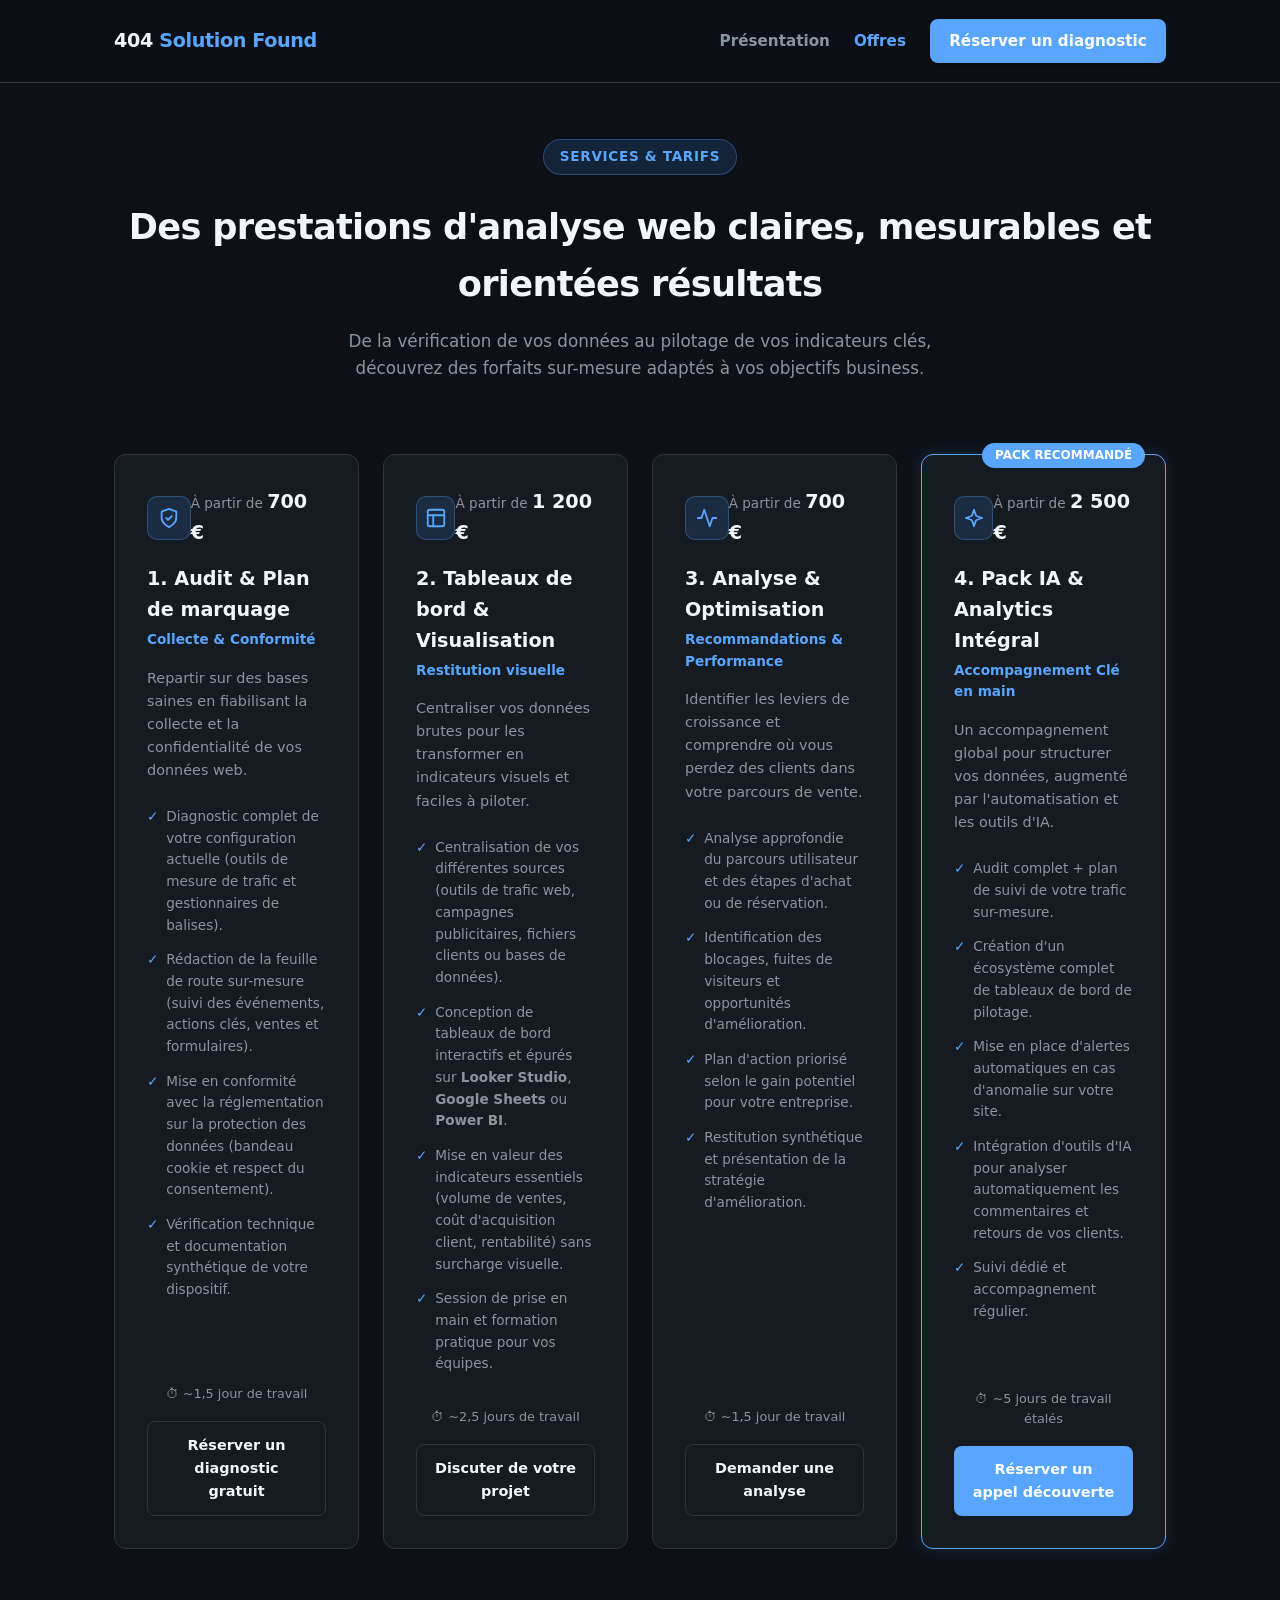
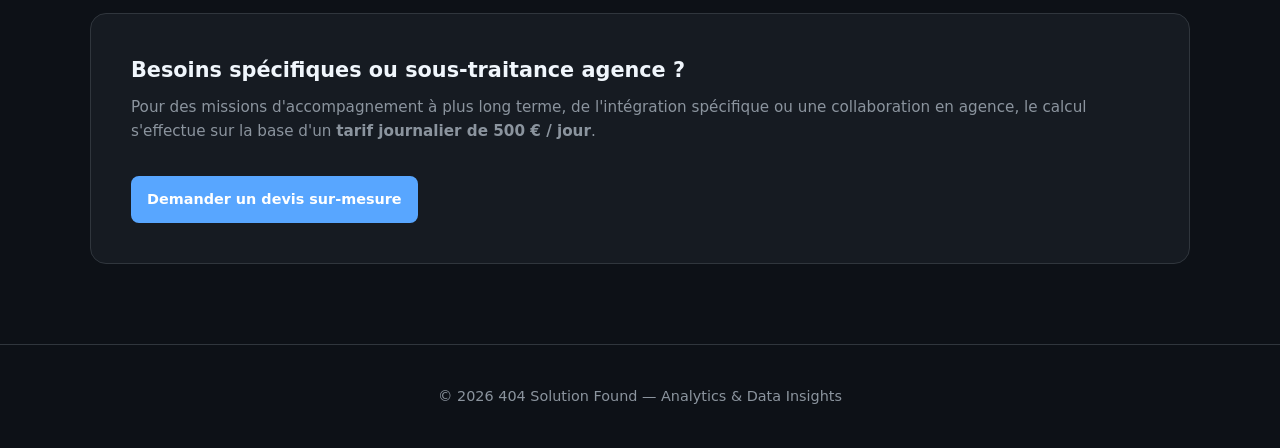
==== commit abccb945: "Changement footer "offres"" ====
--- a/offres.html
+++ b/offres.html
@@ -500,7 +500,7 @@
                 
                 <div class="offre-footer">
                     <span class="time-estimate">⏱ ~5 jours de travail étalés</span>
-                    <a href="https://cal.com/alexandre-sahir-zxou9e/diagnostic-data" target="_blank" class="btn btn-primary">Réserver un appel découverte</a>
+                    <a href="https://cal.com/alexandre-sahir-zxou9e/echange-projet-ia-data-insights" target="_blank" class="btn btn-primary">Réserver un appel découverte</a>
                 </div>
             </article>
 
@@ -522,14 +522,8 @@
 
     <!-- PIED DE PAGE -->
     <footer>
-        <div class="container footer-container">
-            <p>© 2026 404 Solution Found — Analytics & Data Insights</p>
-            <ul class="footer-links">
-                <li><a href="https://linkedin.com" target="_blank" rel="noopener">LinkedIn</a></li>
-                <li><a href="https://github.com" target="_blank" rel="noopener">GitHub</a></li>
-            </ul>
-        </div>
-    </footer>
+    <p>© 2026 404 Solution Found — Analytics & Data Insights</p>
+  </footer>
 
 </body>
 </html>
